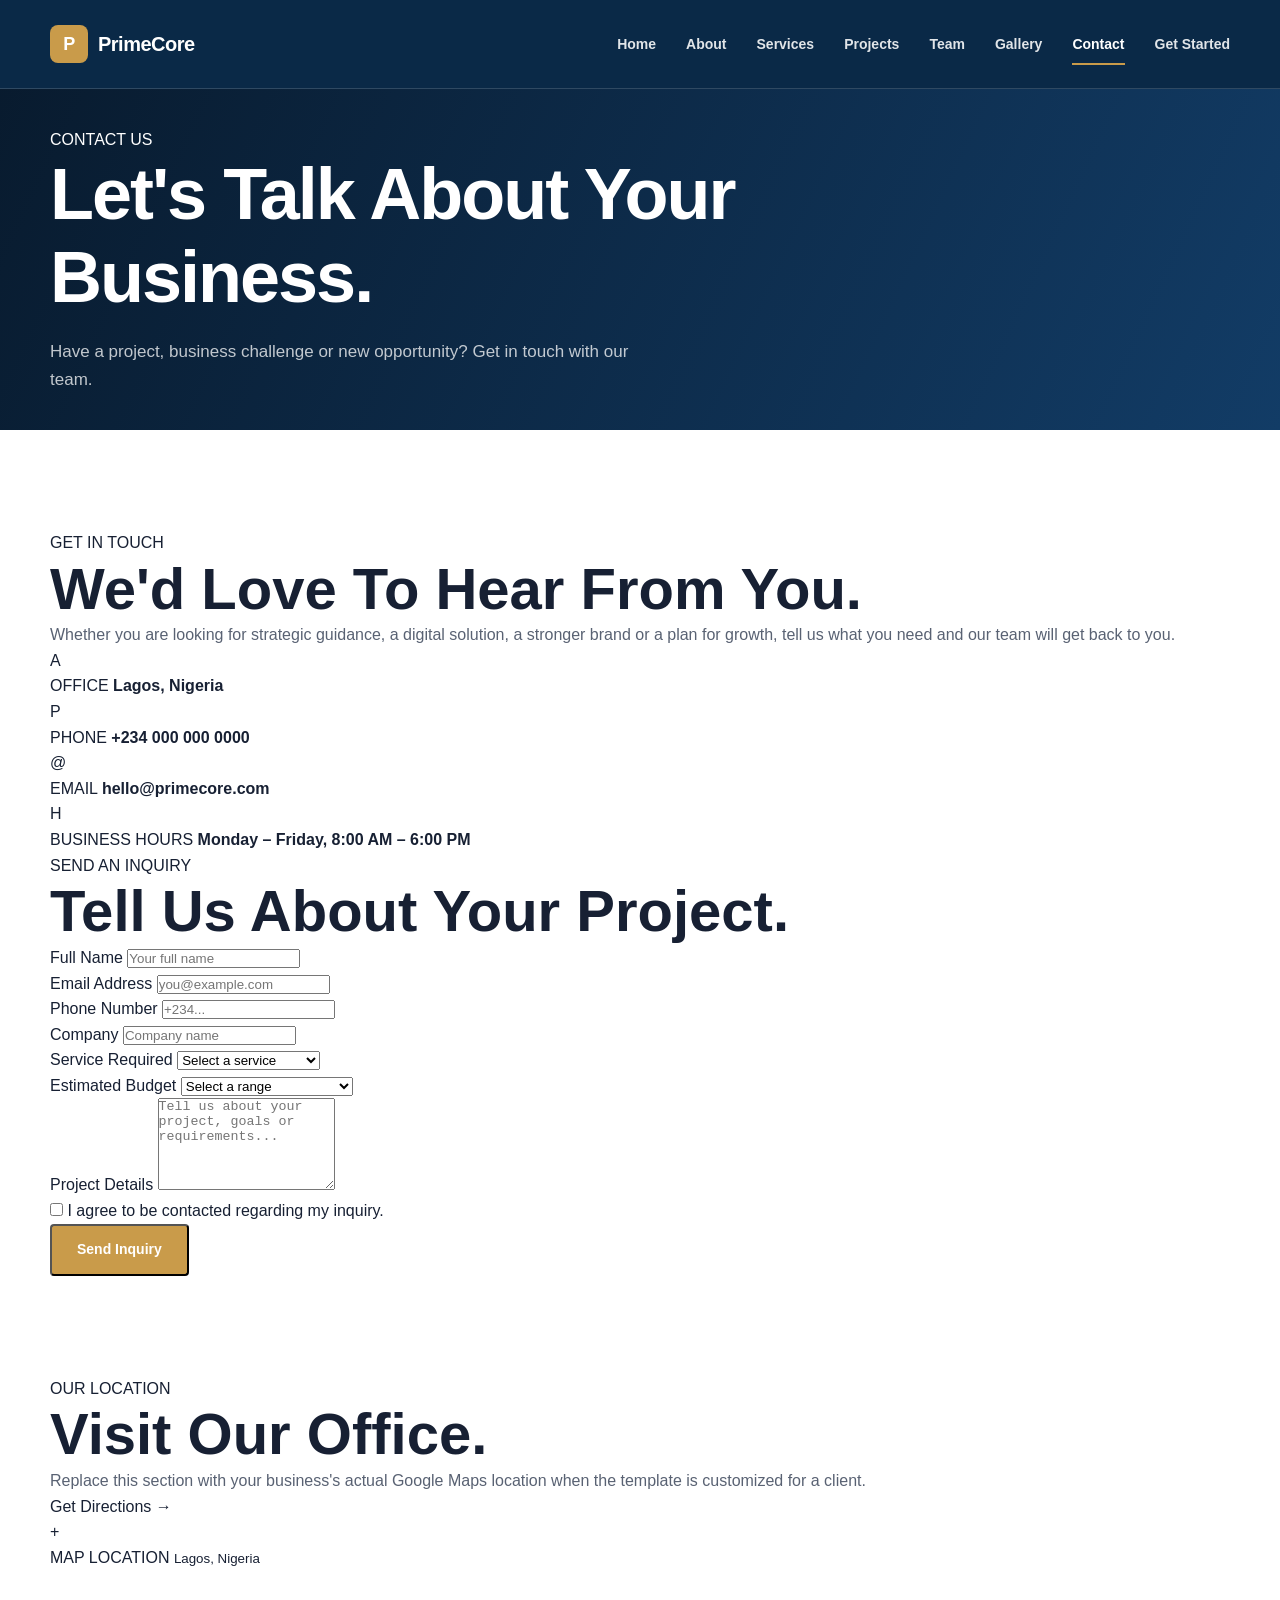
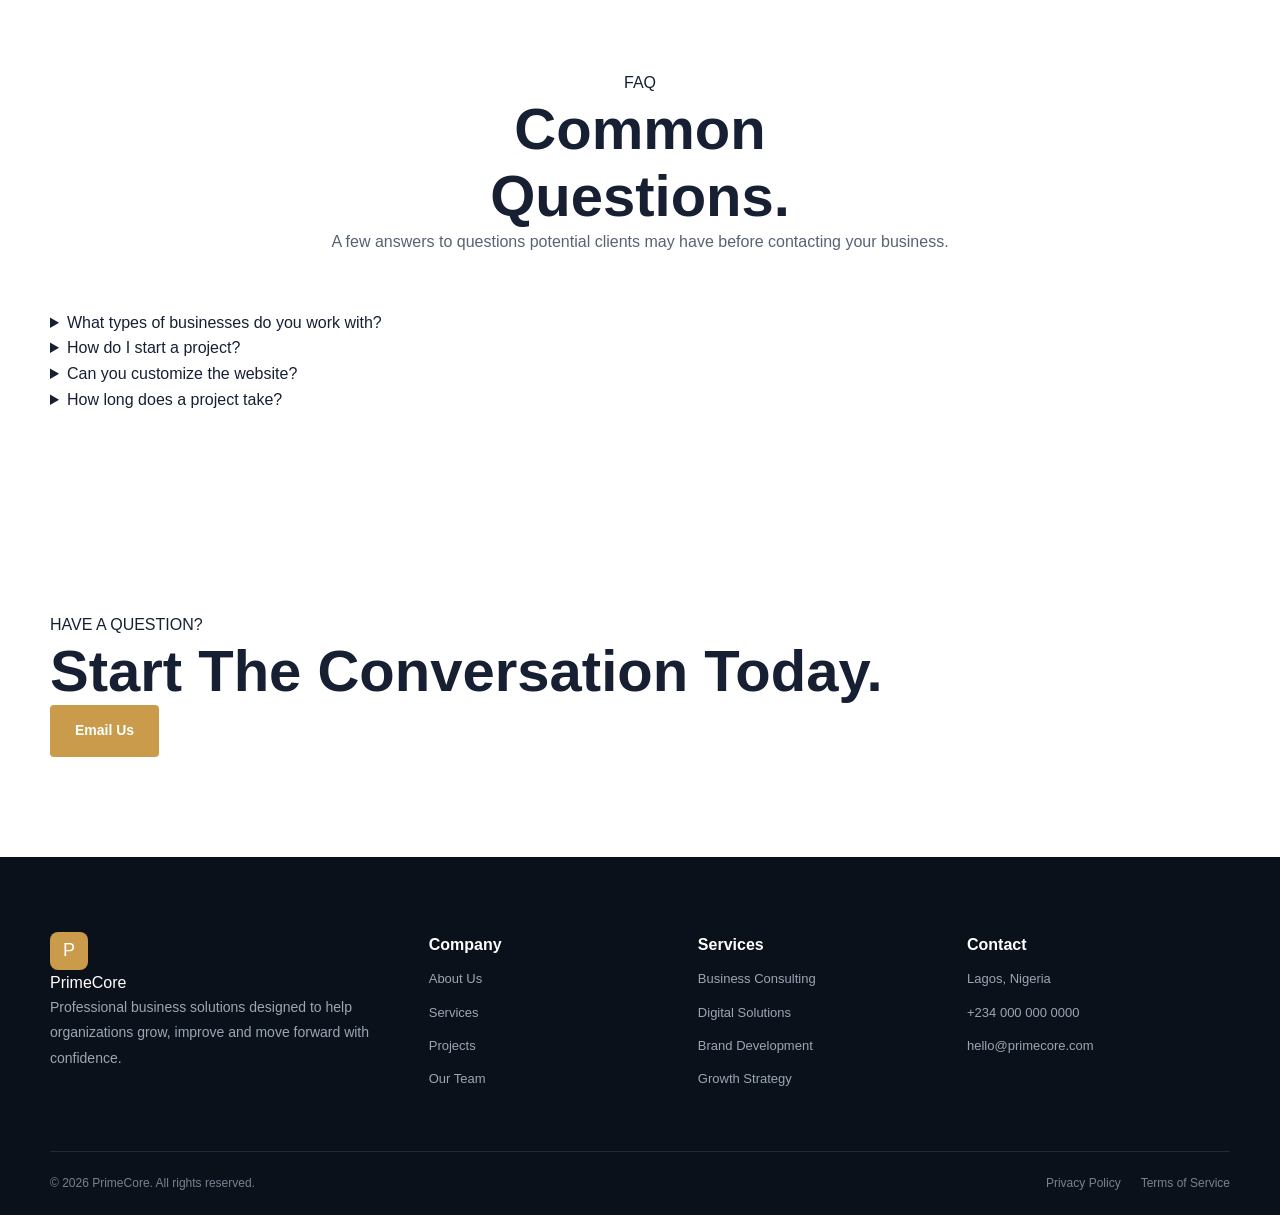
==== contacts.html @ 21b1418a "Create contacts.html" ====
<!DOCTYPE html>
<html lang="en">
<head>
    <meta charset="UTF-8">

    <meta
        name="viewport"
        content="width=device-width, initial-scale=1.0"
    >

    <meta
        name="description"
        content="Contact PrimeCore for business consulting, digital solutions, branding and growth strategy."
    >

    <title>Contact | PrimeCore</title>

    <link
        rel="stylesheet"
        href="assets/css/style.css"
    >
</head>

<body>

<!-- =========================
     HEADER
========================= -->

<header class="site-header inner-header">

    <div class="container header-container">

        <a href="index.html" class="logo">
            <span class="logo-mark">P</span>
            <span class="logo-text">PrimeCore</span>
        </a>

        <nav class="main-nav" id="mainNav">

            <a href="index.html">Home</a>

            <a href="about.html">About</a>

            <a href="services.html">Services</a>

            <a href="projects.html">Projects</a>

            <a href="team.html">Team</a>

            <a href="gallery.html">Gallery</a>

            <a href="contact.html" class="active">
                Contact
            </a>

            <a
                href="contact.html"
                class="nav-button"
            >
                Get Started
            </a>

        </nav>

        <button
            class="menu-toggle"
            id="menuToggle"
            aria-label="Open navigation menu"
        >
            ☰
        </button>

    </div>

</header>


<!-- =========================
     PAGE HERO
========================= -->

<section class="page-hero">

    <div class="container">

        <span class="section-label">
            CONTACT US
        </span>

        <h1>
            Let's Talk About
            Your Business.
        </h1>

        <p>
            Have a project, business challenge or new
            opportunity? Get in touch with our team.
        </p>

    </div>

</section>


<!-- =========================
     CONTACT INTRO
========================= -->

<section class="section contact-section">

    <div class="container contact-grid">

        <!-- CONTACT INFORMATION -->

        <div class="contact-info">

            <span class="section-label">
                GET IN TOUCH
            </span>

            <h2>
                We'd Love To
                Hear From You.
            </h2>

            <p>
                Whether you are looking for strategic
                guidance, a digital solution, a stronger
                brand or a plan for growth, tell us what
                you need and our team will get back to you.
            </p>


            <!-- CONTACT ITEM -->

            <div class="contact-item">

                <div class="contact-icon">
                    A
                </div>

                <div>

                    <span>
                        OFFICE
                    </span>

                    <strong>
                        Lagos, Nigeria
                    </strong>

                </div>

            </div>


            <!-- CONTACT ITEM -->

            <div class="contact-item">

                <div class="contact-icon">
                    P
                </div>

                <div>

                    <span>
                        PHONE
                    </span>

                    <strong>
                        +234 000 000 0000
                    </strong>

                </div>

            </div>


            <!-- CONTACT ITEM -->

            <div class="contact-item">

                <div class="contact-icon">
                    @
                </div>

                <div>

                    <span>
                        EMAIL
                    </span>

                    <strong>
                        hello@primecore.com
                    </strong>

                </div>

            </div>


            <!-- CONTACT ITEM -->

            <div class="contact-item">

                <div class="contact-icon">
                    H
                </div>

                <div>

                    <span>
                        BUSINESS HOURS
                    </span>

                    <strong>
                        Monday – Friday, 8:00 AM – 6:00 PM
                    </strong>

                </div>

            </div>

        </div>


        <!-- CONTACT FORM -->

        <div class="contact-form-wrapper">

            <div class="form-heading">

                <span class="section-label">
                    SEND AN INQUIRY
                </span>

                <h2>
                    Tell Us About
                    Your Project.
                </h2>

            </div>


            <form
                class="contact-form"
                id="contactForm"
                action="#"
                method="POST"
            >

                <div class="form-row">

                    <div class="form-group">

                        <label for="name">
                            Full Name
                        </label>

                        <input
                            type="text"
                            id="name"
                            name="name"
                            placeholder="Your full name"
                            required
                        >

                    </div>


                    <div class="form-group">

                        <label for="email">
                            Email Address
                        </label>

                        <input
                            type="email"
                            id="email"
                            name="email"
                            placeholder="you@example.com"
                            required
                        >

                    </div>

                </div>


                <div class="form-row">

                    <div class="form-group">

                        <label for="phone">
                            Phone Number
                        </label>

                        <input
                            type="tel"
                            id="phone"
                            name="phone"
                            placeholder="+234..."
                        >

                    </div>


                    <div class="form-group">

                        <label for="company">
                            Company
                        </label>

                        <input
                            type="text"
                            id="company"
                            name="company"
                            placeholder="Company name"
                        >

                    </div>

                </div>


                <div class="form-group">

                    <label for="service">
                        Service Required
                    </label>

                    <select
                        id="service"
                        name="service"
                        required
                    >

                        <option value="">
                            Select a service
                        </option>

                        <option value="consulting">
                            Business Consulting
                        </option>

                        <option value="digital">
                            Digital Solutions
                        </option>

                        <option value="branding">
                            Brand Development
                        </option>

                        <option value="growth">
                            Growth Strategy
                        </option>

                        <option value="other">
                            Other
                        </option>

                    </select>

                </div>


                <div class="form-group">

                    <label for="budget">
                        Estimated Budget
                    </label>

                    <select
                        id="budget"
                        name="budget"
                    >

                        <option value="">
                            Select a range
                        </option>

                        <option value="under-500k">
                            Under ₦500,000
                        </option>

                        <option value="500k-1m">
                            ₦500,000 – ₦1,000,000
                        </option>

                        <option value="1m-5m">
                            ₦1,000,000 – ₦5,000,000
                        </option>

                        <option value="5m-plus">
                            ₦5,000,000+
                        </option>

                        <option value="not-sure">
                            Not sure yet
                        </option>

                    </select>

                </div>


                <div class="form-group">

                    <label for="message">
                        Project Details
                    </label>

                    <textarea
                        id="message"
                        name="message"
                        rows="6"
                        placeholder="Tell us about your project, goals or requirements..."
                        required
                    ></textarea>

                </div>


                <div class="form-checkbox">

                    <input
                        type="checkbox"
                        id="consent"
                        name="consent"
                        required
                    >

                    <label for="consent">
                        I agree to be contacted regarding
                        my inquiry.
                    </label>

                </div>


                <button
                    type="submit"
                    class="btn btn-primary form-submit"
                >
                    Send Inquiry
                </button>


                <div
                    class="form-message"
                    id="formMessage"
                    aria-live="polite"
                ></div>

            </form>

        </div>

    </div>

</section>


<!-- =========================
     MAP / LOCATION
========================= -->

<section class="location-section">

    <div class="container">

        <div class="location-box">

            <div class="location-content">

                <span class="section-label">
                    OUR LOCATION
                </span>

                <h2>
                    Visit Our Office.
                </h2>

                <p>
                    Replace this section with your business's
                    actual Google Maps location when the
                    template is customized for a client.
                </p>

                <a
                    href="contact.html"
                    class="location-link"
                >
                    Get Directions →
                </a>

            </div>


            <div class="map-placeholder">

                <div class="map-content">

                    <div class="map-pin">
                        +
                    </div>

                    <span>
                        MAP LOCATION
                    </span>

                    <small>
                        Lagos, Nigeria
                    </small>

                </div>

            </div>

        </div>

    </div>

</section>


<!-- =========================
     FAQ
========================= -->

<section class="section faq-section">

    <div class="container">

        <div class="section-heading centered">

            <span class="section-label">
                FAQ
            </span>

            <h2>
                Common Questions.
            </h2>

            <p>
                A few answers to questions potential clients
                may have before contacting your business.
            </p>

        </div>


        <div class="faq-list">


            <details class="faq-item">

                <summary>
                    What types of businesses do you work with?
                </summary>

                <p>
                    We work with organizations across different
                    industries. The template can be customized
                    for companies, real estate businesses,
                    hotels, restaurants, schools and other
                    professional organizations.
                </p>

            </details>


            <details class="faq-item">

                <summary>
                    How do I start a project?
                </summary>

                <p>
                    Simply submit the inquiry form with your
                    requirements. After reviewing your request,
                    the business can contact you to discuss
                    the project in more detail.
                </p>

            </details>


            <details class="faq-item">

                <summary>
                    Can you customize the website?
                </summary>

                <p>
                    Yes. The template is designed to be
                    customized with the client's branding,
                    colors, content, images, services and
                    business information.
                </p>

            </details>


            <details class="faq-item">

                <summary>
                    How long does a project take?
                </summary>

                <p>
                    Project timelines depend on the scope,
                    number of pages, features and content
                    requirements. A specific timeline can be
                    agreed upon after the project requirements
                    are reviewed.
                </p>

            </details>

        </div>

    </div>

</section>


<!-- =========================
     CTA
========================= -->

<section class="section contact-cta">

    <div class="container">

        <div class="contact-cta-box">

            <div>

                <span class="section-label">
                    HAVE A QUESTION?
                </span>

                <h2>
                    Start The Conversation Today.
                </h2>

            </div>

            <a
                href="mailto:hello@primecore.com"
                class="btn btn-primary"
            >
                Email Us

            </a>

        </div>

    </div>

</section>


<!-- =========================
     FOOTER
========================= -->

<footer class="site-footer">

    <div class="container footer-grid">

        <div class="footer-about">

            <a
                href="index.html"
                class="footer-logo"
            >
                <span class="logo-mark">P</span>
                PrimeCore
            </a>

            <p>
                Professional business solutions designed
                to help organizations grow, improve and
                move forward with confidence.
            </p>

        </div>


        <div class="footer-column">

            <h4>Company</h4>

            <a href="about.html">
                About Us
            </a>

            <a href="services.html">
                Services
            </a>

            <a href="projects.html">
                Projects
            </a>

            <a href="team.html">
                Our Team
            </a>

        </div>


        <div class="footer-column">

            <h4>Services</h4>

            <a href="services.html">
                Business Consulting
            </a>

            <a href="services.html">
                Digital Solutions
            </a>

            <a href="services.html">
                Brand Development
            </a>

            <a href="services.html">
                Growth Strategy
            </a>

        </div>


        <div class="footer-column">

            <h4>Contact</h4>

            <p>
                Lagos, Nigeria
            </p>

            <p>
                +234 000 000 0000
            </p>

            <p>
                hello@primecore.com
            </p>

        </div>

    </div>


    <div class="container footer-bottom">

        <p>
            ©️ 2026 PrimeCore. All rights reserved.
        </p>

        <div>

            <a href="#">
                Privacy Policy
            </a>

            <a href="#">
                Terms of Service
            </a>

        </div>

    </div>

</footer>


<script src="assets/js/main.js"></script>

<script>

/*
    Temporary front-end form handler.

    Later this form will connect to:
    api/contact.php

    and store inquiries in MySQL.
*/

const contactForm =
    document.getElementById("contactForm");

const formMessage =
    document.getElementById("formMessage");


if (contactForm) {

    contactForm.addEventListener("submit", function(event) {

        event.preventDefault();

        formMessage.textContent =
            "Thank you. Your inquiry has been received.";

        formMessage.classList.add("success");

        contactForm.reset();

    });

}

</script>

</body>
</html>
---- assets/css/style.css ----
/* =========================================================
   PRIMECORE BUSINESS WEBSITE
   MAIN STYLESHEET
   ========================================================= */


/* =========================
   RESET
   ========================= */

* {
    margin: 0;
    padding: 0;
    box-sizing: border-box;
}

html {
    scroll-behavior: smooth;
}

body {
    font-family: Arial, Helvetica, sans-serif;
    color: #172033;
    background: #ffffff;
    line-height: 1.6;
}

img {
    max-width: 100%;
    display: block;
}

a {
    color: inherit;
    text-decoration: none;
}

button {
    font: inherit;
}


/* =========================
   VARIABLES
   ========================= */

:root {
    --primary: #123c66;
    --primary-dark: #0a2947;
    --accent: #c99b4a;

    --dark: #101722;
    --text: #596273;
    --light: #f5f7fa;
    --white: #ffffff;

    --border: #e5e9ef;

    --container: 1180px;
}


/* =========================
   GLOBAL
   ========================= */

.container {
    width: min(
        calc(100% - 40px),
        var(--container)
    );

    margin: 0 auto;
}

.section {
    padding: 100px 0;
}

.section-light {
    background: var(--light);
}

.eyebrow {
    display: inline-block;

    margin-bottom: 16px;

    font-size: 12px;
    font-weight: 700;

    letter-spacing: 2.5px;

    color: var(--accent);
}

h1,
h2,
h3 {
    line-height: 1.15;
}

h2 {
    font-size: clamp(
        36px,
        5vw,
        58px
    );
}

p {
    color: var(--text);
}


/* =========================
   HEADER
   ========================= */

.site-header {
    position: absolute;

    top: 0;
    left: 0;

    width: 100%;

    z-index: 100;

    color: var(--white);

    border-bottom: 1px solid
        rgba(255,255,255,0.15);
}

.header-container {
    min-height: 88px;

    display: flex;

    align-items: center;
    justify-content: space-between;

    gap: 30px;
}


/* =========================
   LOGO
   ========================= */

.logo {
    display: inline-flex;

    align-items: center;

    gap: 10px;

    font-weight: 800;

    letter-spacing: -0.5px;
}

.logo-mark {
    width: 38px;
    height: 38px;

    display: grid;
    place-items: center;

    background: var(--accent);

    color: var(--white);

    border-radius: 8px;

    font-size: 18px;
}

.logo-text {
    font-size: 20px;
}


/* =========================
   NAVIGATION
   ========================= */

.main-nav {
    display: flex;

    align-items: center;

    gap: 30px;
}

.main-nav a {
    position: relative;

    font-size: 14px;
    font-weight: 600;

    color: rgba(255,255,255,0.88);

    transition: 0.3s;
}

.main-nav a:hover,
.main-nav a.active {
    color: var(--white);
}

.main-nav a.active::after {
    content: "";

    position: absolute;

    left: 0;
    bottom: -10px;

    width: 100%;
    height: 2px;

    background: var(--accent);
}


/* =========================
   HEADER BUTTON
   ========================= */

.header-button {
    padding: 12px 21px;

    background: var(--accent);

    color: var(--white);

    font-size: 13px;
    font-weight: 700;

    border-radius: 4px;

    transition: 0.3s;
}

.header-button:hover {
    transform: translateY(-2px);
}


/* =========================
   MOBILE MENU BUTTON
   ========================= */

.menu-toggle {
    display: none;

    width: 42px;
    height: 42px;

    border: 1px solid
        rgba(255,255,255,0.3);

    background: transparent;

    cursor: pointer;

    border-radius: 5px;
}

.menu-toggle span {
    display: block;

    width: 20px;
    height: 2px;

    margin: 4px auto;

    background: var(--white);
}


/* =========================
   HERO
   ========================= */

.hero {
    position: relative;

    min-height: 760px;

    display: flex;

    align-items: center;

    overflow: hidden;

    color: var(--white);

    background:
        linear-gradient(
            115deg,
            #081a2d,
            #123c66
        );
}

.hero::before {
    content: "";

    position: absolute;

    width: 600px;
    height: 600px;

    right: -200px;
    top: 100px;

    border-radius: 50%;

    border: 1px solid
        rgba(255,255,255,0.12);

    box-shadow:
        0 0 0 80px
            rgba(255,255,255,0.02),
        0 0 0 160px
            rgba(255,255,255,0.02);
}

.hero-overlay {
    position: absolute;

    inset: 0;

    background:
        linear-gradient(
            90deg,
            rgba(4,16,29,0.75),
            rgba(10,42,70,0.25)
        );
}

.hero-container {
    position: relative;

    z-index: 2;
}

.hero-content {
    max-width: 760px;

    padding-top: 80px;
}

.hero-label {
    display: inline-block;

    margin-bottom: 22px;

    color: var(--accent);

    font-size: 12px;
    font-weight: 700;

    letter-spacing: 3px;
}

.hero h1 {
    max-width: 780px;

    font-size: clamp(
        50px,
        7vw,
        86px
    );

    letter-spacing: -3px;
}

.hero h1 span {
    color: var(--accent);
}

.hero p {
    max-width: 650px;

    margin-top: 25px;

    color: rgba(255,255,255,0.78);

    font-size: 18px;
}

.hero-buttons {
    display: flex;

    align-items: center;

    gap: 15px;

    margin-top: 35px;
}


/* =========================
   BUTTONS
   ========================= */

.btn {
    display: inline-flex;

    align-items: center;
    justify-content: center;

    min-height: 52px;

    padding: 0 25px;

    border-radius: 4px;

    font-size: 14px;
    font-weight: 700;

    transition:
        transform 0.3s,
        background 0.3s;
}

.btn:hover {
    transform: translateY(-3px);
}

.btn-primary {
    background: var(--accent);

    color: var(--white);
}

.btn-outline {
    border: 1px solid
        rgba(255,255,255,0.45);

    color: var(--white);
}

.btn-outline:hover {
    background: var(--white);
    color: var(--primary);
}

.btn-light {
    background: var(--white);

    color: var(--primary);
}


/* =========================
   HERO SCROLL
   ========================= */

.hero-scroll {
    position: absolute;

    right: 40px;
    bottom: 40px;

    display: flex;

    align-items: center;

    gap: 12px;

    transform: rotate(-90deg);

    transform-origin: right bottom;

    font-size: 10px;

    letter-spacing: 2px;

    text-transform: uppercase;

    color: rgba(255,255,255,0.7);
}

.scroll-line {
    width: 45px;
    height: 1px;

    background: var(--accent);
}


/* =========================
   INTRO
   ========================= */

.intro-grid {
    display: grid;

    grid-template-columns:
        0.9fr 1.1fr;

    gap: 100px;

    align-items: start;
}

.section-heading h2 {
    max-width: 500px;
}

.intro-content {
    padding-top: 35px;
}

.intro-content p {
    max-width: 650px;

    font-size: 19px;

    line-height: 1.8;
}

.text-link {
    display: inline-flex;

    gap: 10px;

    margin-top: 25px;

    color: var(--primary);

    font-weight: 700;

    transition: 0.3s;
}

.text-link:hover {
    color: var(--accent);

    gap: 15px;
}


/* =========================
   SECTION TOP
   ========================= */

.section-top {
    display: flex;

    justify-content: space-between;

    align-items: end;

    gap: 30px;

    margin-bottom: 55px;
}

.section-top h2 {
    font-size: clamp(
        38px,
        5vw,
        58px
    );
}


/* =========================
   SERVICES
   ========================= */

.services-grid {
    display: grid;

    grid-template-columns:
        repeat(4, 1fr);

    gap: 20px;
}

.service-card {
    position: relative;

    min-height: 350px;

    padding: 32px;

    background: var(--white);

    border: 1px solid var(--border);

    transition:
        transform 0.3s,
        box-shadow 0.3s;
}

.service-card:hover {
    transform: translateY(-8px);

    box-shadow:
        0 20px 45px
        rgba(10,25,45,0.10);
}

.service-number {
    position: absolute;

    top: 22px;
    right: 25px;

    color: #cbd1da;

    font-size: 12px;
    font-weight: 700;
}

.service-icon {
    width: 48px;
    height: 48px;

    display: grid;
    place-items: center;

    margin-bottom: 30px;

    background: #eef3f8;

    color: var(--primary);

    border-radius: 50%;

    font-size: 20px;
}

.service-card h3 {
    margin-bottom: 15px;

    font-size: 22px;
}

.service-card p {
    font-size: 14px;

    line-height: 1.8;
}

.service-card a {
    position: absolute;

    bottom: 28px;
    left: 32px;

    color: var(--primary);

    font-size: 13px;
    font-weight: 700;
}


/* =========================
   STATS
   ========================= */

.stats {
    padding: 55px 0;

    background: var(--primary);

    color: var(--white);
}

.stats-grid {
    display: grid;

    grid-template-columns:
        repeat(4, 1fr);
}

.stat-item {
    padding: 15px 30px;

    border-right: 1px solid
        rgba(255,255,255,0.15);
}

.stat-item:last-child {
    border-right: 0;
}

.stat-item strong {
    display: block;

    margin-bottom: 5px;

    color: var(--accent);

    font-size: 44px;

    line-height: 1;
}

.stat-item span {
    color: rgba(255,255,255,0.7);

    font-size: 13px;
}


/* =========================
   WHY US
   ========================= */

.why-grid {
    display: grid;

    grid-template-columns:
        1fr 1fr;

    gap: 90px;

    align-items: center;
}

.image-placeholder {
    min-height: 560px;

    display: flex;

    align-items: center;
    justify-content: center;

    background:
        linear-gradient(
            135deg,
            #dce5ee,
            #b9c8d8
        );

    color: #667789;

    letter-spacing: 2px;

    font-size: 12px;
    font-weight: 700;
}

.why-content h2 {
    max-width: 600px;
}

.why-content > p {
    max-width: 600px;

    margin-top: 25px;

    font-size: 17px;
}

.feature-list {
    margin-top: 35px;
}

.feature {
    display: flex;

    gap: 18px;

    padding: 18px 0;

    border-bottom: 1px solid var(--border);
}

.feature-icon {
    flex: 0 0 auto;

    width: 30px;
    height: 30px;

    display: grid;
    place-items: center;

    border-radius: 50%;

    background: #edf4ee;

    color: #2c7b42;

    font-weight: 700;
}

.feature h3 {
    margin-bottom: 5px;

    font-size: 17px;
}

.feature p {
    font-size: 14px;
}


/* =========================
   CTA
   ========================= */

.cta {
    padding: 80px 0;

    background:
        linear-gradient(
            110deg,
            var(--primary-dark),
            var(--primary)
        );

    color: var(--white);
}

.cta-container {
    display: flex;

    align-items: center;
    justify-content: space-between;

    gap: 40px;
}

.cta h2 {
    max-width: 700px;

    font-size: clamp(
        35px,
        5vw,
        58px
    );
}


/* =========================
   FOOTER
   ========================= */

.site-footer {
    padding-top: 75px;

    background: #0b111a;

    color: var(--white);
}

.footer-grid {
    display: grid;

    grid-template-columns:
        1.5fr 1fr 1fr 1.2fr;

    gap: 50px;

    padding-bottom: 60px;
}

.footer-about {
    max-width: 340px;
}

.footer-logo {
    margin-bottom: 20px;
}

.footer-about p {
    color: #9ba6b4;

    font-size: 14px;

    line-height: 1.8;
}

.footer-column {
    display: flex;

    flex-direction: column;

    align-items: flex-start;

    gap: 10px;
}

.footer-column h3 {
    margin-bottom: 12px;

    font-size: 15px;
}

.footer-column a,
.footer-column p {
    color: #9ba6b4;

    font-size: 13px;

    line-height: 1.8;

    transition: 0.3s;
}

.footer-column a:hover {
    color: var(--accent);
}

.footer-bottom {
    display: flex;

    justify-content: space-between;

    gap: 20px;

    padding: 22px 0;

    border-top: 1px solid
        rgba(255,255,255,0.1);
}

.footer-bottom p,
.footer-bottom a {
    color: #778291;

    font-size: 12px;
}

.footer-bottom div {
    display: flex;

    gap: 20px;
}


/* =========================
   RESPONSIVE
   ========================= */

@media (max-width: 1050px) {

    .main-nav {
        gap: 18px;
    }

    .header-button {
        display: none;
    }

    .services-grid {
        grid-template-columns:
            repeat(2, 1fr);
    }

    .intro-grid {
        gap: 50px;
    }

    .why-grid {
        gap: 50px;
    }

}


@media (max-width: 800px) {

    .section {
        padding: 75px 0;
    }

    .main-nav {
        position: absolute;

        top: 88px;
        left: 20px;
        right: 20px;

        display: none;

        flex-direction: column;

        align-items: stretch;

        padding: 20px;

        background: var(--primary-dark);

        border: 1px solid
            rgba(255,255,255,0.15);

        border-radius: 5px;
    }

    .main-nav.open {
        display: flex;
    }

    .main-nav a {
        padding: 10px 0;
    }

    .main-nav a.active::after {
        display: none;
    }

    .menu-toggle {
        display: block;
    }

    .hero {
        min-height: 700px;
    }

    .hero h1 {
        letter-spacing: -2px;
    }

    .hero-scroll {
        display: none;
    }

    .intro-grid,
    .why-grid {
        grid-template-columns: 1fr;
    }

    .intro-content {
        padding-top: 0;
    }

    .section-top {
        align-items: flex-start;

        flex-direction: column;
    }

    .stats-grid {
        grid-template-columns:
            repeat(2, 1fr);
    }

    .stat-item {
        margin-bottom: 20px;

        border-right: 0;
    }

    .cta-container {
        align-items: flex-start;

        flex-direction: column;
    }

    .footer-grid {
        grid-template-columns:
            repeat(2, 1fr);
    }

}


@media (max-width: 550px) {

    .container {
        width: min(
            calc(100% - 30px),
            var(--container)
        );
    }

    .header-container {
        min-height: 75px;
    }

    .main-nav {
        top: 75px;

        left: 15px;
        right: 15px;
    }

    .hero {
        min-height: 650px;
    }

    .hero-content {
        padding-top: 50px;
    }

    .hero h1 {
        font-size: 48px;
    }

    .hero p {
        font-size: 16px;
    }

    .hero-buttons {
        align-items: stretch;

        flex-direction: column;
    }

    .btn {
        width: 100%;
    }

    .services-grid {
        grid-template-columns: 1fr;
    }

    .stats-grid {
        grid-template-columns: 1fr 1fr;
    }

    .stat-item {
        padding: 15px;
    }

    .stat-item strong {
        font-size: 34px;
    }

    .image-placeholder {
        min-height: 380px;
    }

    .footer-grid {
        grid-template-columns: 1fr;
    }

    .footer-bottom {
        align-items: flex-start;

        flex-direction: column;
    }

}

/* =========================================================
   INNER PAGES
   ========================================================= */

.inner-header {
    position: absolute;

    background: var(--primary-dark);
}


/* =========================
   PAGE HERO
   ========================= */

.page-hero {
    min-height: 430px;

    display: flex;
    align-items: center;

    padding-top: 90px;

    background:
        linear-gradient(
            115deg,
            #081a2d,
            #123c66
        );

    color: var(--white);
}

.page-hero h1 {
    max-width: 850px;

    font-size: clamp(
        45px,
        6vw,
        72px
    );

    letter-spacing: -2px;
}

.page-hero h1 span {
    color: var(--accent);
}

.page-hero p {
    max-width: 620px;

    margin-top: 20px;

    color: rgba(255,255,255,0.75);

    font-size: 17px;
}


/* =========================
   ABOUT INTRO
   ========================= */

.about-intro-grid {
    display: grid;

    grid-template-columns:
        0.8fr 1.2fr;

    gap: 100px;
}

.about-intro-grid h2 {
    max-width: 500px;
}

.about-text {
    padding-top: 35px;
}

.about-text p {
    margin-bottom: 22px;

    font-size: 17px;

    line-height: 1.9;
}


/* =========================
   ABOUT FEATURE
   ========================= */

.about-feature-grid {
    display: grid;

    grid-template-columns:
        1fr 1fr;

    gap: 90px;

    align-items: center;
}

.about-feature-image .large {
    min-height: 620px;
}

.about-feature-content h2 {
    max-width: 600px;
}

.about-feature-content > p {
    margin-top: 22px;

    font-size: 16px;

    line-height: 1.8;
}

.about-points {
    margin-top: 35px;
}

.about-points > div {
    display: flex;

    gap: 20px;

    padding: 20px 0;

    border-bottom: 1px solid var(--border);
}

.about-points strong {
    color: var(--accent);

    font-size: 14px;
}

.about-points h3 {
    margin-bottom: 4px;

    font-size: 17px;
}

.about-points p {
    font-size: 14px;
}


/* =========================
   CENTERED HEADING
   ========================= */

.section-heading.centered {
    max-width: 750px;

    margin: 0 auto 55px;

    text-align: center;
}

.section-heading.centered h2 {
    margin: 0 auto;
}


/* =========================
   MISSION
   ========================= */

.mission-grid {
    display: grid;

    grid-template-columns:
        1fr 1fr;

    gap: 20px;
}

.mission-card {
    position: relative;

    min-height: 330px;

    padding: 50px;

    background: #f4f6f8;

    overflow: hidden;
}

.mission-card.dark {
    background: var(--primary);

    color: var(--white);
}

.mission-number {
    display: block;

    margin-bottom: 60px;

    color: var(--accent);

    font-size: 13px;

    font-weight: 700;

    letter-spacing: 2px;
}

.mission-card h3 {
    margin-bottom: 18px;

    font-size: 30px;
}

.mission-card p {
    max-width: 500px;

    font-size: 15px;

    line-height: 1.8;
}

.mission-card.dark p {
    color: rgba(255,255,255,0.75);
}


/* =========================
   VALUES
   ========================= */

.values-grid {
    display: grid;

    grid-template-columns:
        repeat(4, 1fr);

    gap: 20px;
}

.value-card {
    padding: 35px;

    background: var(--white);

    border: 1px solid var(--border);

    transition:
        transform 0.3s,
        box-shadow 0.3s;
}

.value-card:hover {
    transform: translateY(-6px);

    box-shadow:
        0 15px 35px
        rgba(10,25,45,0.08);
}

.value-icon {
    width: 45px;
    height: 45px;

    display: grid;
    place-items: center;

    margin-bottom: 30px;

    background: #eef3f8;

    color: var(--primary);

    font-size: 12px;

    font-weight: 700;
}

.value-card h3 {
    margin-bottom: 12px;

    font-size: 21px;
}

.value-card p {
    font-size: 14px;

    line-height: 1.8;
}


/* =========================
   INNER PAGE RESPONSIVE
   ========================= */

@media (max-width: 900px) {

    .about-intro-grid,
    .about-feature-grid {
        grid-template-columns: 1fr;

        gap: 45px;
    }

    .about-text {
        padding-top: 0;
    }

    .mission-grid {
        grid-template-columns: 1fr;
    }

    .values-grid {
        grid-template-columns:
            repeat(2, 1fr);
    }

}


@media (max-width: 550px) {

    .page-hero {
        min-height: 390px;
    }

    .page-hero h1 {
        font-size: 43px;
    }

    .about-feature-image .large {
        min-height: 380px;
    }

    .mission-card {
        padding: 35px;
    }

    .values-grid {
        grid-template-columns: 1fr;
    }

}

/* =========================================================
   SERVICES PAGE
   ========================================================= */

.services-intro-grid {
    display: grid;

    grid-template-columns:
        0.9fr 1.1fr;

    gap: 100px;

    align-items: start;
}

.large-text {
    max-width: 650px;

    font-size: 19px;

    line-height: 1.9;
}


/* =========================
   SERVICE DETAILS
   ========================= */

.services-list {
    display: flex;

    flex-direction: column;

    gap: 30px;
}

.service-detail {
    position: relative;

    display: grid;

    grid-template-columns:
        1fr 1fr;

    min-height: 550px;

    background: var(--white);

    border: 1px solid var(--border);

    overflow: hidden;
}

.service-detail-number {
    position: absolute;

    top: 30px;
    left: 35px;

    color: #cbd1da;

    font-size: 13px;
    font-weight: 700;

    letter-spacing: 2px;
}

.service-detail-content {
    padding: 90px 65px 60px;
}

.service-detail-label {
    display: inline-block;

    margin-bottom: 15px;

    color: var(--accent);

    font-size: 11px;

    font-weight: 700;

    letter-spacing: 2.5px;
}

.service-detail-content h2 {
    margin-bottom: 20px;

    font-size: clamp(
        35px,
        4vw,
        50px
    );
}

.service-detail-content > p {
    max-width: 540px;

    font-size: 15px;

    line-height: 1.85;
}

.service-detail-content ul {
    display: grid;

    grid-template-columns: 1fr 1fr;

    gap: 12px;

    margin-top: 28px;

    padding: 0;

    list-style: none;
}

.service-detail-content li {
    position: relative;

    padding-left: 20px;

    color: var(--text);

    font-size: 13px;
}

.service-detail-content li::before {
    content: "✓";

    position: absolute;

    left: 0;

    color: var(--accent);

    font-weight: 700;
}

.service-detail-content .text-link {
    margin-top: 30px;
}

.service-detail-image {
    min-height: 550px;

    background: #dfe7ef;
}

.service-detail-image .image-placeholder {
    height: 100%;
    min-height: 550px;
}


/* =========================
   PROCESS
   ========================= */

.process-grid {
    display: grid;

    grid-template-columns:
        repeat(4, 1fr);

    gap: 20px;
}

.process-card {
    padding: 35px;

    border: 1px solid var(--border);

    background: var(--white);
}

.process-card > span {
    display: block;

    margin-bottom: 50px;

    color: var(--accent);

    font-size: 13px;

    font-weight: 700;

    letter-spacing: 2px;
}

.process-card h3 {
    margin-bottom: 12px;

    font-size: 23px;
}

.process-card p {
    font-size: 14px;

    line-height: 1.8;
}


/* =========================
   SERVICES RESPONSIVE
   ========================= */

@media (max-width: 900px) {

    .services-intro-grid {
        grid-template-columns: 1fr;

        gap: 35px;
    }

    .service-detail,
    .service-detail.reverse {
        grid-template-columns: 1fr;
    }

    .service-detail-content {
        padding: 80px 40px 50px;
    }

    .service-detail-image,
    .service-detail-image .image-placeholder {
        min-height: 400px;
    }

    .process-grid {
        grid-template-columns:
            repeat(2, 1fr);
    }

}


@media (max-width: 550px) {

    .service-detail-content {
        padding: 75px 25px 40px;
    }

    .service-detail-content ul {
        grid-template-columns: 1fr;
    }

    .service-detail-image,
    .service-detail-image .image-placeholder {
        min-height: 300px;
    }

    .process-grid {
        grid-template-columns: 1fr;
    }

}

/* =========================================================
   PROJECTS PAGE
========================================================= */

.project-intro {
    background: var(--white);
}

.project-intro-grid {
    display: grid;
    grid-template-columns: 0.9fr 1.1fr;
    gap: 80px;
    align-items: start;
}

.project-intro-grid h2 {
    max-width: 520px;
}

.project-intro-grid p {
    max-width: 650px;
}

.large-text {
    font-size: 20px;
    line-height: 1.8;
    color: var(--dark);
}


/* PROJECT SECTION */

.projects-section {
    padding: 30px 0 100px;
    background: var(--light);
}


/* FILTERS */

.project-filters {
    display: flex;
    justify-content: center;
    align-items: center;
    gap: 12px;
    flex-wrap: wrap;
    margin-bottom: 55px;
}

.project-filter {
    border: 1px solid var(--border);
    background: var(--white);
    color: var(--text);
    padding: 12px 22px;
    border-radius: 4px;
    font-family: inherit;
    font-size: 14px;
    font-weight: 600;
    cursor: pointer;
    transition: 0.3s ease;
}

.project-filter:hover,
.project-filter.active {
    background: var(--primary);
    color: var(--white);
    border-color: var(--primary);
}


/* PROJECT GRID */

.projects-grid {
    display: grid;
    grid-template-columns: repeat(3, 1fr);
    gap: 30px;
}


/* PROJECT CARD */

.project-card {
    background: var(--white);
    border: 1px solid var(--border);
    overflow: hidden;
    transition: 0.3s ease;
}

.project-card:hover {
    transform: translateY(-6px);
    box-shadow: 0 18px 45px rgba(16, 23, 34, 0.10);
}


/* PROJECT IMAGE */

.project-image {
    position: relative;
    height: 260px;
    background: #dfe5eb;
    overflow: hidden;
}

.project-placeholder {
    width: 100%;
    height: 100%;
    display: flex;
    align-items: center;
    justify-content: center;
    color: #7b8795;
    font-size: 13px;
    font-weight: 700;
    letter-spacing: 1px;
}

.project-category {
    position: absolute;
    top: 20px;
    left: 20px;
    background: var(--white);
    color: var(--primary);
    padding: 8px 13px;
    font-size: 11px;
    font-weight: 700;
    text-transform: uppercase;
    letter-spacing: 0.7px;
}


/* PROJECT CONTENT */

.project-content {
    padding: 30px;
}

.project-number {
    display: block;
    margin-bottom: 12px;
    color: var(--accent);
    font-size: 13px;
    font-weight: 700;
    letter-spacing: 1px;
}

.project-content h3 {
    margin-bottom: 14px;
    font-size: 22px;
    color: var(--dark);
}

.project-content p {
    margin-bottom: 24px;
    line-height: 1.8;
}

.project-link {
    display: inline-flex;
    align-items: center;
    color: var(--primary);
    font-size: 14px;
    font-weight: 700;
    text-decoration: none;
}

.project-link:hover {
    color: var(--accent);
}


/* PROJECT CTA */

.project-cta {
    background: var(--white);
}

.project-cta-box {
    background: var(--primary-dark);
    padding: 65px;
    display: flex;
    justify-content: space-between;
    align-items: center;
    gap: 50px;
}

.project-cta-box h2 {
    max-width: 650px;
    color: var(--white);
    margin-bottom: 18px;
}

.project-cta-box p {
    max-width: 650px;
    color: rgba(255, 255, 255, 0.75);
    margin: 0;
}

.project-cta-box .section-label {
    color: var(--accent);
}


/* =========================================================
   PROJECTS RESPONSIVE
========================================================= */

@media (max-width: 1000px) {

    .projects-grid {
        grid-template-columns: repeat(2, 1fr);
    }

    .project-intro-grid {
        grid-template-columns: 1fr;
        gap: 25px;
    }

}


@media (max-width: 700px) {

    .projects-section {
        padding-bottom: 70px;
    }

    .projects-grid {
        grid-template-columns: 1fr;
    }

    .project-filters {
        justify-content: flex-start;
        margin-bottom: 35px;
    }

    .project-filter {
        padding: 10px 15px;
        font-size: 13px;
    }

    .project-image {
        height: 230px;
    }

    .project-content {
        padding: 24px;
    }

    .project-cta-box {
        padding: 40px 25px;
        flex-direction: column;
        align-items: flex-start;
    }

}


@media (max-width: 480px) {

    .project-filters {
        display: grid;
        grid-template-columns: 1fr 1fr;
        width: 100%;
    }

    .project-filter {
        width: 100%;
    }

}
/* =========================================================
   TEAM PAGE
========================================================= */

.team-intro {
    background: var(--white);
}

.team-intro-grid {
    display: grid;
    grid-template-columns: 0.9fr 1.1fr;
    gap: 80px;
    align-items: start;
}


/* LEADERSHIP */

.leadership-section {
    background: var(--light);
}

.leadership-grid {
    display: grid;
    grid-template-columns: repeat(3, 1fr);
    gap: 30px;
    margin-top: 55px;
}

.leader-card {
    background: var(--white);
    border: 1px solid var(--border);
    transition: 0.3s ease;
}

.leader-card:hover {
    transform: translateY(-6px);
    box-shadow: 0 18px 45px rgba(16, 23, 34, 0.10);
}

.leader-image {
    height: 330px;
    background: #dfe5eb;
    overflow: hidden;
}

.team-placeholder {
    width: 100%;
    height: 100%;
    display: flex;
    align-items: center;
    justify-content: center;
    color: #7b8795;
    font-size: 12px;
    font-weight: 700;
    letter-spacing: 1px;
}

.leader-content {
    padding: 30px;
}

.team-role {
    display: block;
    margin-bottom: 10px;
    color: var(--accent);
    font-size: 11px;
    font-weight: 700;
    letter-spacing: 1px;
}

.leader-content h3 {
    margin-bottom: 12px;
    color: var(--dark);
    font-size: 23px;
}

.leader-content p {
    line-height: 1.8;
}

.team-socials {
    display: flex;
    gap: 8px;
    margin-top: 22px;
}

.team-socials a {
    width: 34px;
    height: 34px;
    display: flex;
    align-items: center;
    justify-content: center;
    border: 1px solid var(--border);
    color: var(--primary);
    font-size: 13px;
    font-weight: 700;
    text-decoration: none;
    transition: 0.3s ease;
}

.team-socials a:hover {
    background: var(--primary);
    color: var(--white);
    border-color: var(--primary);
}


/* TEAM MEMBERS */

.team-members-section {
    background: var(--white);
}

.team-grid {
    display: grid;
    grid-template-columns: repeat(4, 1fr);
    gap: 25px;
    margin-top: 50px;
}

.team-card {
    border: 1px solid var(--border);
    background: var(--white);
    transition: 0.3s ease;
}

.team-card:hover {
    transform: translateY(-5px);
}

.team-card-image {
    height: 260px;
    background: #dfe5eb;
}

.team-card-content {
    padding: 22px;
}

.team-card-content > span {
    display: block;
    margin-bottom: 8px;
    color: var(--accent);
    font-size: 10px;
    font-weight: 700;
    letter-spacing: 0.8px;
}

.team-card-content h3 {
    margin-bottom: 7px;
    font-size: 19px;
    color: var(--dark);
}

.team-card-content p {
    margin: 0;
    font-size: 14px;
}


/* TEAM CTA */

.team-cta {
    background: var(--white);
}

.team-cta-box {
    background: var(--primary-dark);
    padding: 65px;
    display: flex;
    align-items: center;
    justify-content: space-between;
    gap: 50px;
}

.team-cta-box h2 {
    max-width: 650px;
    color: var(--white);
    margin-bottom: 18px;
}

.team-cta-box p {
    max-width: 650px;
    color: rgba(255, 255, 255, 0.75);
    margin: 0;
}

.team-cta-box .section-label {
    color: var(--accent);
}


/* =========================================================
   TEAM RESPONSIVE
========================================================= */

@media (max-width: 1000px) {

    .leadership-grid {
        grid-template-columns: repeat(2, 1fr);
    }

    .team-grid {
        grid-template-columns: repeat(2, 1fr);
    }

    .team-intro-grid {
        grid-template-columns: 1fr;
        gap: 25px;
    }

}


@media (max-width: 700px) {

    .leadership-grid {
        grid-template-columns: 1fr;
    }

    .team-grid {
        grid-template-columns: 1fr;
    }

    .leader-image {
        height: 300px;
    }

    .team-card-image {
        height: 300px;
    }

    .team-cta-box {
        padding: 40px 25px;
        flex-direction: column;
        align-items: flex-start;
    }

}


@media (max-width: 480px) {

    .leader-content {
        padding: 24px;
    }

    .leader-image {
        height: 260px;
    }

}
/* =========================================================
   GALLERY PAGE
========================================================= */

.gallery-intro {
    background: var(--white);
}

.gallery-intro-grid {
    display: grid;
    grid-template-columns: 0.9fr 1.1fr;
    gap: 80px;
    align-items: start;
}


/* GALLERY SECTION */

.gallery-section {
    padding: 30px 0 100px;
    background: var(--light);
}


/* FILTERS */

.gallery-filters {
    display: flex;
    justify-content: center;
    align-items: center;
    gap: 10px;
    flex-wrap: wrap;
    margin-bottom: 50px;
}

.gallery-filter {
    border: 1px solid var(--border);
    background: var(--white);
    color: var(--text);
    padding: 11px 22px;
    border-radius: 4px;
    font-family: inherit;
    font-size: 14px;
    font-weight: 600;
    cursor: pointer;
    transition: 0.3s ease;
}

.gallery-filter:hover,
.gallery-filter.active {
    background: var(--primary);
    color: var(--white);
    border-color: var(--primary);
}


/* GALLERY GRID */

.gallery-grid {
    display: grid;
    grid-template-columns: repeat(4, 1fr);
    grid-auto-rows: 260px;
    gap: 20px;
}


/* GALLERY ITEM */

.gallery-item {
    position: relative;
    min-height: 260px;
    overflow: hidden;
    background: #dfe5eb;
    cursor: pointer;
}

.gallery-large {
    grid-column: span 2;
    grid-row: span 2;
}

.gallery-tall {
    grid-row: span 2;
}

.gallery-wide {
    grid-column: span 2;
}


/* PLACEHOLDER */

.gallery-placeholder {
    width: 100%;
    height: 100%;
    display: flex;
    align-items: center;
    justify-content: center;
    background: #dfe5eb;
    color: #7b8795;
    font-size: 12px;
    font-weight: 700;
    letter-spacing: 1px;
    transition: transform 0.5s ease;
}

.gallery-item:hover .gallery-placeholder {
    transform: scale(1.05);
}


/* OVERLAY */

.gallery-overlay {
    position: absolute;
    left: 0;
    right: 0;
    bottom: 0;
    padding: 45px 25px 25px;
    background: linear-gradient(
        to top,
        rgba(10, 41, 71, 0.95),
        rgba(10, 41, 71, 0)
    );
    color: var(--white);
    transform: translateY(8px);
    transition: 0.3s ease;
}

.gallery-item:hover .gallery-overlay {
    transform: translateY(0);
}

.gallery-overlay span {
    display: block;
    margin-bottom: 7px;
    color: var(--accent);
    font-size: 10px;
    font-weight: 700;
    letter-spacing: 1px;
}

.gallery-overlay h3 {
    margin: 0;
    color: var(--white);
    font-size: 19px;
}


/* CTA */

.gallery-cta {
    background: var(--white);
}

.gallery-cta-box {
    background: var(--primary-dark);
    padding: 65px;
    display: flex;
    justify-content: space-between;
    align-items: center;
    gap: 50px;
}

.gallery-cta-box h2 {
    max-width: 650px;
    color: var(--white);
    margin-bottom: 18px;
}

.gallery-cta-box p {
    max-width: 650px;
    color: rgba(255, 255, 255, 0.75);
    margin: 0;
}

.gallery-cta-box .section-label {
    color: var(--accent);
}


/* =========================================================
   GALLERY RESPONSIVE
========================================================= */

@media (max-width: 1000px) {

    .gallery-intro-grid {
        grid-template-columns: 1fr;
        gap: 25px;
    }

    .gallery-grid {
        grid-template-columns: repeat(2, 1fr);
        grid-auto-rows: 250px;
    }

    .gallery-large {
        grid-column: span 2;
        grid-row: span 2;
    }

    .gallery-tall {
        grid-row: span 1;
    }

    .gallery-wide {
        grid-column: span 2;
    }

}


@media (max-width: 700px) {

    .gallery-section {
        padding-bottom: 70px;
    }

    .gallery-filters {
        justify-content: flex-start;
        margin-bottom: 35px;
    }

    .gallery-filter {
        padding: 10px 15px;
        font-size: 13px;
    }

    .gallery-grid {
        grid-template-columns: 1fr;
        grid-auto-rows: 260px;
    }

    .gallery-large,
    .gallery-tall,
    .gallery-wide {
        grid-column: span 1;
        grid-row: span 1;
    }

    .gallery-cta-box {
        padding: 40px 25px;
        flex-direction: column;
        align-items: flex-start;
    }

}


@media (max-width: 480px) {

    .gallery-filters {
        display: grid;
        grid-template-columns: 1fr 1fr;
        width: 100%;
    }

    .gallery-filter {
        width: 100%;
    }

}
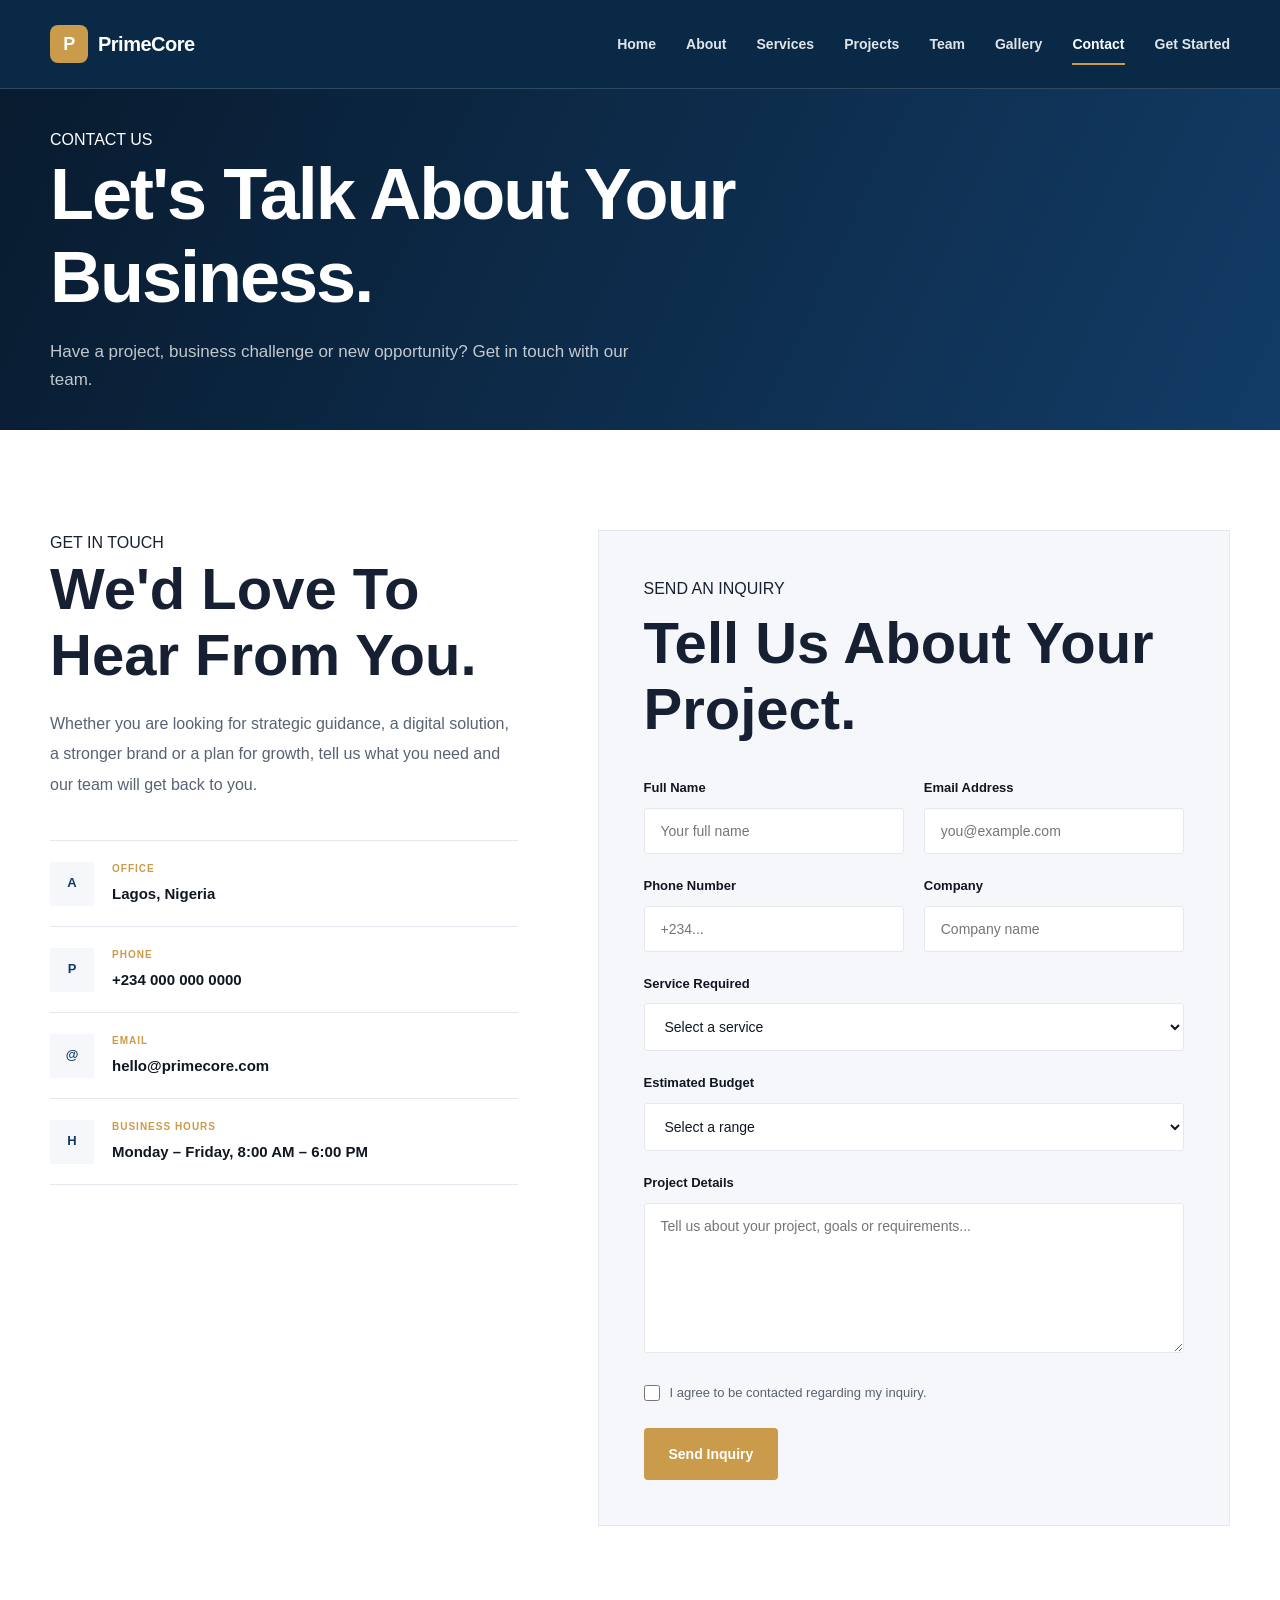
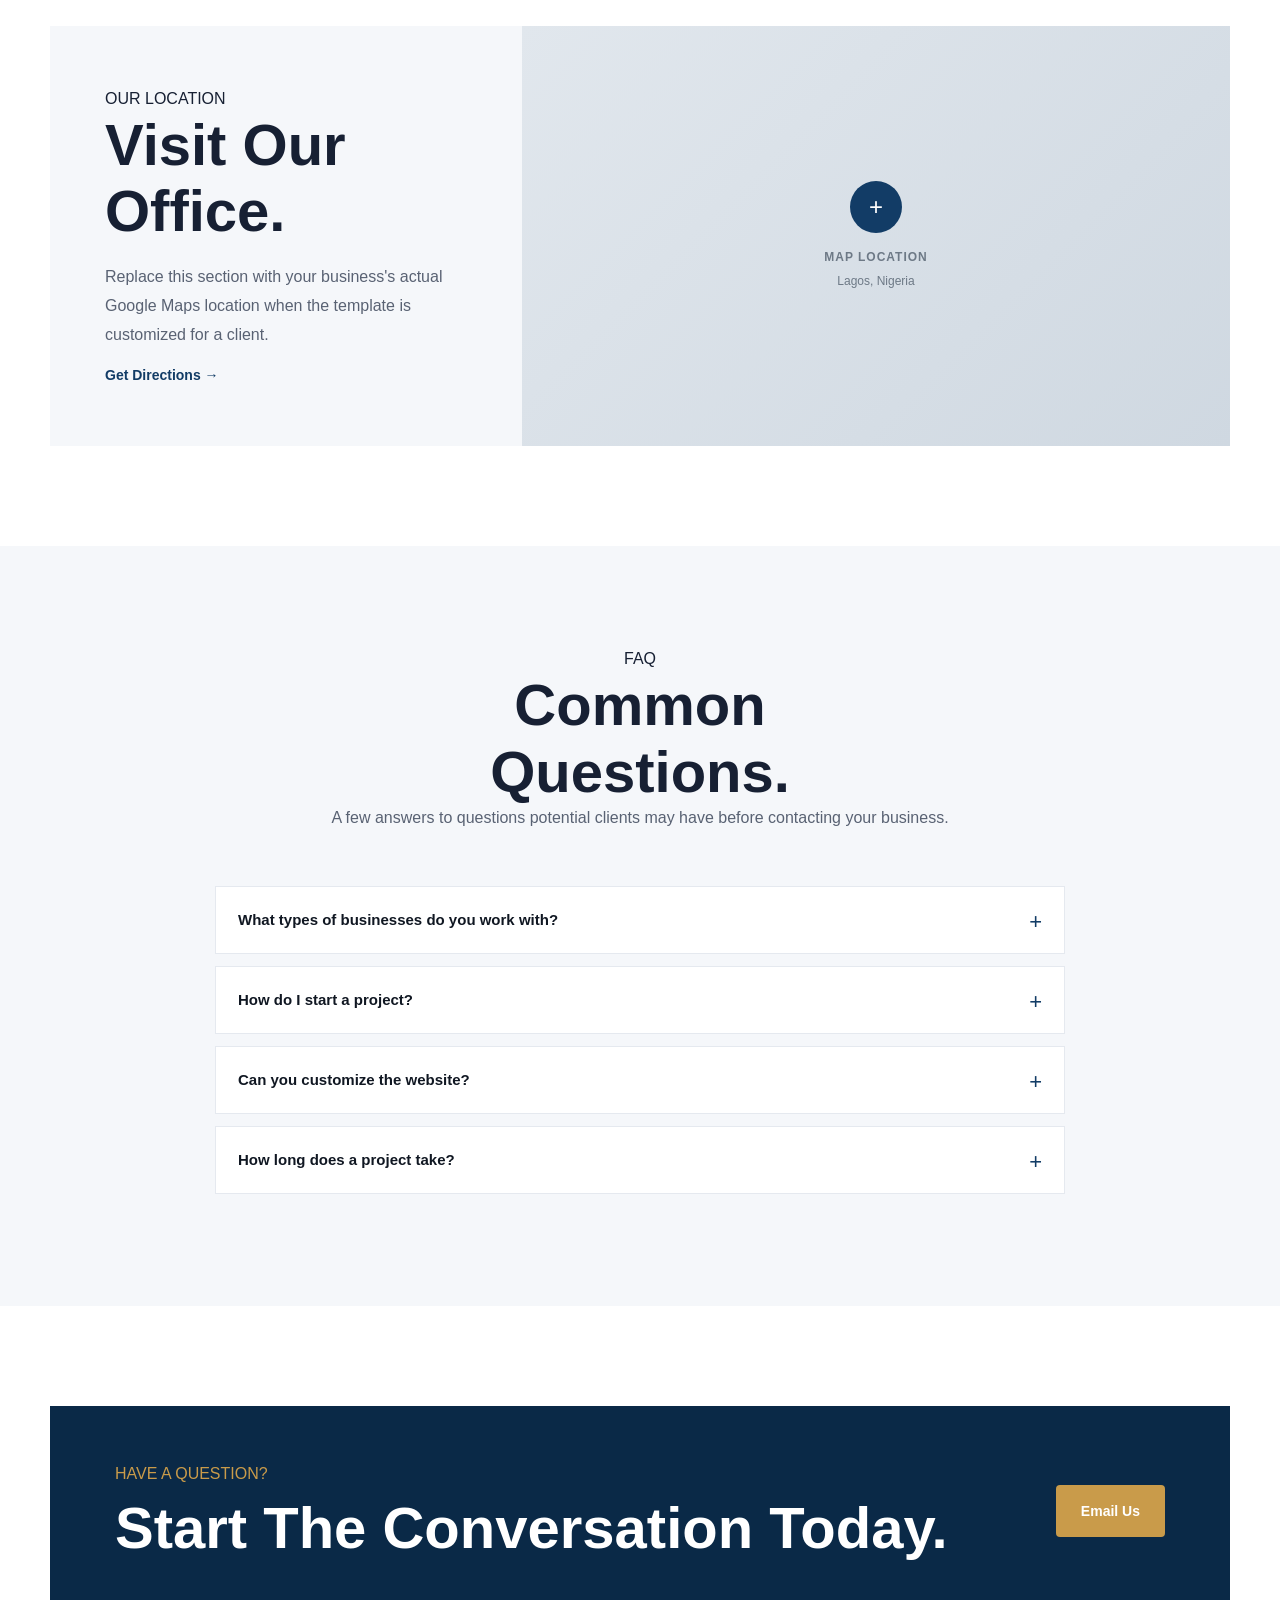
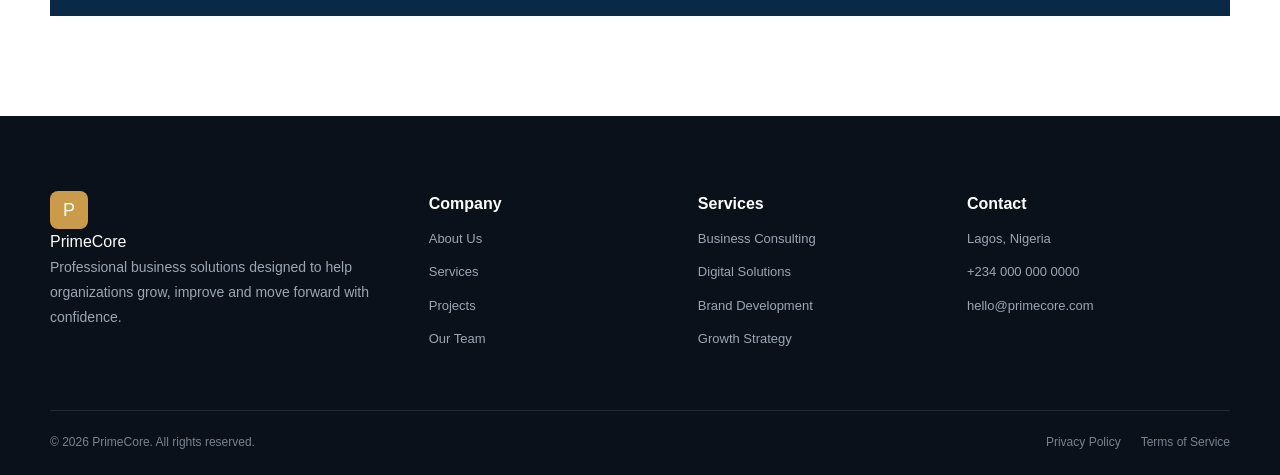
==== commit 8cdf9e29: "Update contacts.html" ====
--- a/contacts.html
+++ b/contacts.html
@@ -243,13 +243,12 @@
 
             </div>
 
-
             <form
-                class="contact-form"
-                id="contactForm"
-                action="#"
-                method="POST"
-            >
+    class="contact-form"
+    id="contactForm"
+    action="api/contact.php"
+    method="POST"
+>
 
                 <div class="form-row">
 
--- a/assets/css/style.css
+++ b/assets/css/style.css
@@ -2537,3 +2537,420 @@
     }
 
 }
+
+/* =========================================================
+   CONTACT PAGE
+========================================================= */
+
+.contact-section {
+    background: var(--white);
+}
+
+.contact-grid {
+    display: grid;
+    grid-template-columns: 0.85fr 1.15fr;
+    gap: 80px;
+    align-items: start;
+}
+
+
+/* CONTACT INFORMATION */
+
+.contact-info h2 {
+    max-width: 500px;
+    margin-bottom: 20px;
+}
+
+.contact-info > p {
+    max-width: 540px;
+    margin-bottom: 40px;
+    line-height: 1.9;
+}
+
+.contact-item {
+    display: flex;
+    align-items: center;
+    gap: 18px;
+    padding: 20px 0;
+    border-bottom: 1px solid var(--border);
+}
+
+.contact-item:first-of-type {
+    border-top: 1px solid var(--border);
+}
+
+.contact-icon {
+    width: 44px;
+    height: 44px;
+    flex-shrink: 0;
+    display: flex;
+    align-items: center;
+    justify-content: center;
+    background: var(--light);
+    color: var(--primary);
+    font-size: 13px;
+    font-weight: 700;
+}
+
+.contact-item span {
+    display: block;
+    margin-bottom: 5px;
+    color: var(--accent);
+    font-size: 10px;
+    font-weight: 700;
+    letter-spacing: 1px;
+}
+
+.contact-item strong {
+    display: block;
+    color: var(--dark);
+    font-size: 15px;
+    font-weight: 600;
+}
+
+
+/* CONTACT FORM */
+
+.contact-form-wrapper {
+    padding: 45px;
+    background: var(--light);
+    border: 1px solid var(--border);
+}
+
+.form-heading {
+    margin-bottom: 35px;
+}
+
+.form-heading h2 {
+    margin-top: 8px;
+    margin-bottom: 0;
+}
+
+.contact-form {
+    width: 100%;
+}
+
+.form-row {
+    display: grid;
+    grid-template-columns: 1fr 1fr;
+    gap: 20px;
+}
+
+.form-group {
+    margin-bottom: 22px;
+}
+
+.form-group label {
+    display: block;
+    margin-bottom: 9px;
+    color: var(--dark);
+    font-size: 13px;
+    font-weight: 600;
+}
+
+.form-group input,
+.form-group select,
+.form-group textarea {
+    width: 100%;
+    padding: 14px 16px;
+    border: 1px solid var(--border);
+    border-radius: 3px;
+    background: var(--white);
+    color: var(--dark);
+    font-family: inherit;
+    font-size: 14px;
+    outline: none;
+    transition: 0.3s ease;
+}
+
+.form-group textarea {
+    resize: vertical;
+    min-height: 150px;
+}
+
+.form-group input:focus,
+.form-group select:focus,
+.form-group textarea:focus {
+    border-color: var(--primary);
+    box-shadow: 0 0 0 3px rgba(18, 60, 102, 0.08);
+}
+
+.form-checkbox {
+    display: flex;
+    align-items: flex-start;
+    gap: 10px;
+    margin: 5px 0 25px;
+}
+
+.form-checkbox input {
+    width: 16px;
+    height: 16px;
+    margin-top: 2px;
+    accent-color: var(--primary);
+}
+
+.form-checkbox label {
+    color: var(--text);
+    font-size: 13px;
+    line-height: 1.6;
+    cursor: pointer;
+}
+
+.form-submit {
+    border: none;
+    cursor: pointer;
+}
+
+.form-message {
+    display: none;
+    margin-top: 18px;
+    padding: 13px 15px;
+    font-size: 13px;
+}
+
+.form-message.success {
+    display: block;
+    background: #eaf6ee;
+    color: #257342;
+}
+
+
+/* =========================================================
+   LOCATION
+========================================================= */
+
+.location-section {
+    padding: 0 0 100px;
+    background: var(--white);
+}
+
+.location-box {
+    display: grid;
+    grid-template-columns: 0.8fr 1.2fr;
+    min-height: 420px;
+    background: var(--light);
+}
+
+.location-content {
+    padding: 55px;
+    display: flex;
+    flex-direction: column;
+    align-items: flex-start;
+    justify-content: center;
+}
+
+.location-content h2 {
+    margin-bottom: 18px;
+}
+
+.location-content p {
+    max-width: 450px;
+    line-height: 1.8;
+}
+
+.location-link {
+    margin-top: 15px;
+    color: var(--primary);
+    font-size: 14px;
+    font-weight: 700;
+    text-decoration: none;
+}
+
+.location-link:hover {
+    color: var(--accent);
+}
+
+.map-placeholder {
+    min-height: 420px;
+    display: flex;
+    align-items: center;
+    justify-content: center;
+    background:
+        linear-gradient(
+            135deg,
+            #e1e7ed,
+            #cfd8e1
+        );
+}
+
+.map-content {
+    display: flex;
+    flex-direction: column;
+    align-items: center;
+    justify-content: center;
+    color: #6d7986;
+    text-align: center;
+}
+
+.map-pin {
+    width: 52px;
+    height: 52px;
+    margin-bottom: 15px;
+    display: flex;
+    align-items: center;
+    justify-content: center;
+    border-radius: 50%;
+    background: var(--primary);
+    color: var(--white);
+    font-size: 24px;
+    font-weight: 300;
+}
+
+.map-content span {
+    margin-bottom: 5px;
+    font-size: 12px;
+    font-weight: 700;
+    letter-spacing: 1px;
+}
+
+.map-content small {
+    font-size: 12px;
+}
+
+
+/* =========================================================
+   FAQ
+========================================================= */
+
+.faq-section {
+    background: var(--light);
+}
+
+.faq-list {
+    max-width: 850px;
+    margin: 50px auto 0;
+}
+
+.faq-item {
+    background: var(--white);
+    border: 1px solid var(--border);
+    margin-bottom: 12px;
+}
+
+.faq-item summary {
+    position: relative;
+    padding: 21px 55px 21px 22px;
+    color: var(--dark);
+    font-size: 15px;
+    font-weight: 600;
+    cursor: pointer;
+    list-style: none;
+}
+
+.faq-item summary::-webkit-details-marker {
+    display: none;
+}
+
+.faq-item summary::after {
+    content: "+";
+    position: absolute;
+    right: 22px;
+    top: 17px;
+    color: var(--primary);
+    font-size: 22px;
+    font-weight: 400;
+}
+
+.faq-item[open] summary::after {
+    content: "−";
+}
+
+.faq-item p {
+    padding: 0 22px 22px;
+    margin: 0;
+    line-height: 1.8;
+}
+
+
+/* =========================================================
+   CONTACT CTA
+========================================================= */
+
+.contact-cta {
+    background: var(--white);
+}
+
+.contact-cta-box {
+    background: var(--primary-dark);
+    padding: 55px 65px;
+    display: flex;
+    justify-content: space-between;
+    align-items: center;
+    gap: 40px;
+}
+
+.contact-cta-box h2 {
+    margin: 8px 0 0;
+    color: var(--white);
+}
+
+.contact-cta-box .section-label {
+    color: var(--accent);
+}
+
+
+/* =========================================================
+   CONTACT RESPONSIVE
+========================================================= */
+
+@media (max-width: 1000px) {
+
+    .contact-grid {
+        grid-template-columns: 1fr;
+        gap: 50px;
+    }
+
+    .location-box {
+        grid-template-columns: 1fr;
+    }
+
+    .location-content {
+        padding: 45px;
+    }
+
+}
+
+
+@media (max-width: 700px) {
+
+    .contact-form-wrapper {
+        padding: 30px 22px;
+    }
+
+    .form-row {
+        grid-template-columns: 1fr;
+        gap: 0;
+    }
+
+    .location-section {
+        padding-bottom: 70px;
+    }
+
+    .map-placeholder {
+        min-height: 300px;
+    }
+
+    .location-content {
+        padding: 35px 25px;
+    }
+
+    .contact-cta-box {
+        padding: 40px 25px;
+        flex-direction: column;
+        align-items: flex-start;
+    }
+
+}
+
+
+@media (max-width: 480px) {
+
+    .contact-item {
+        align-items: flex-start;
+    }
+
+    .contact-form-wrapper {
+        padding: 25px 18px;
+    }
+
+}
